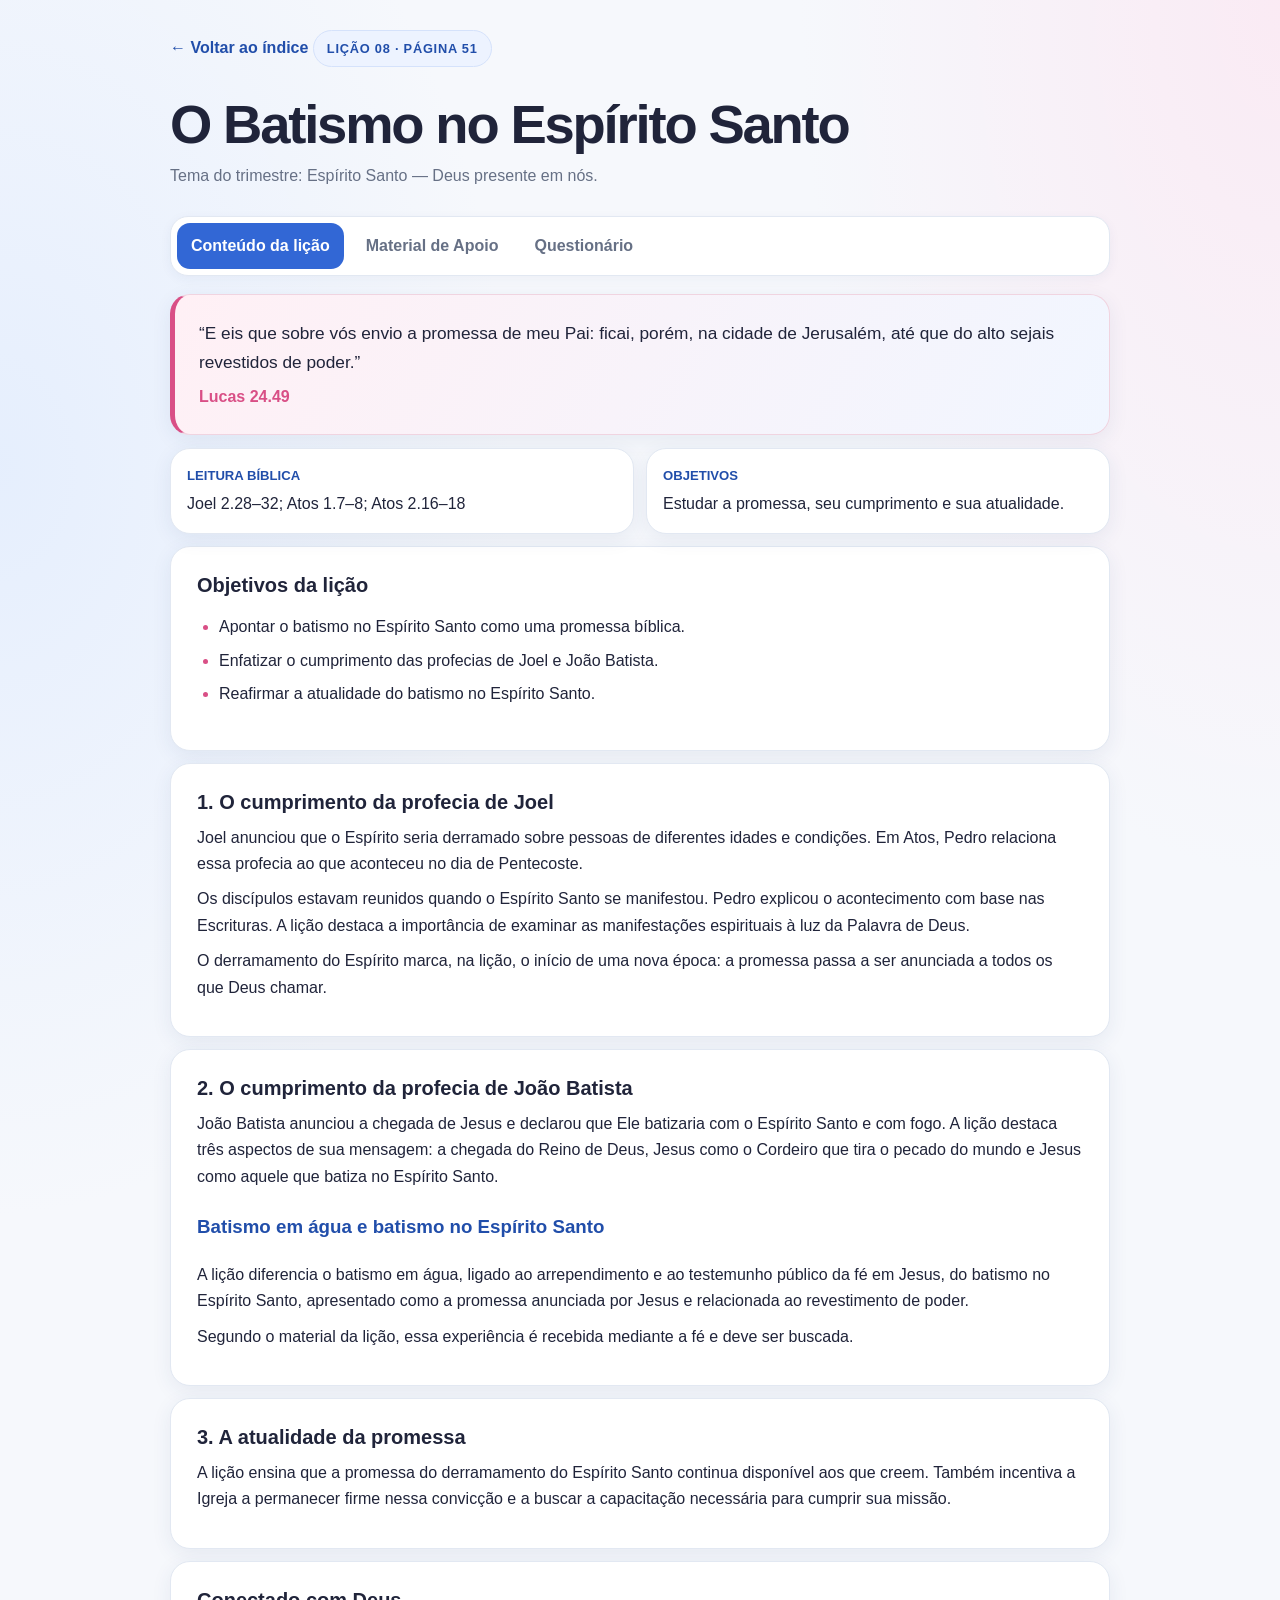
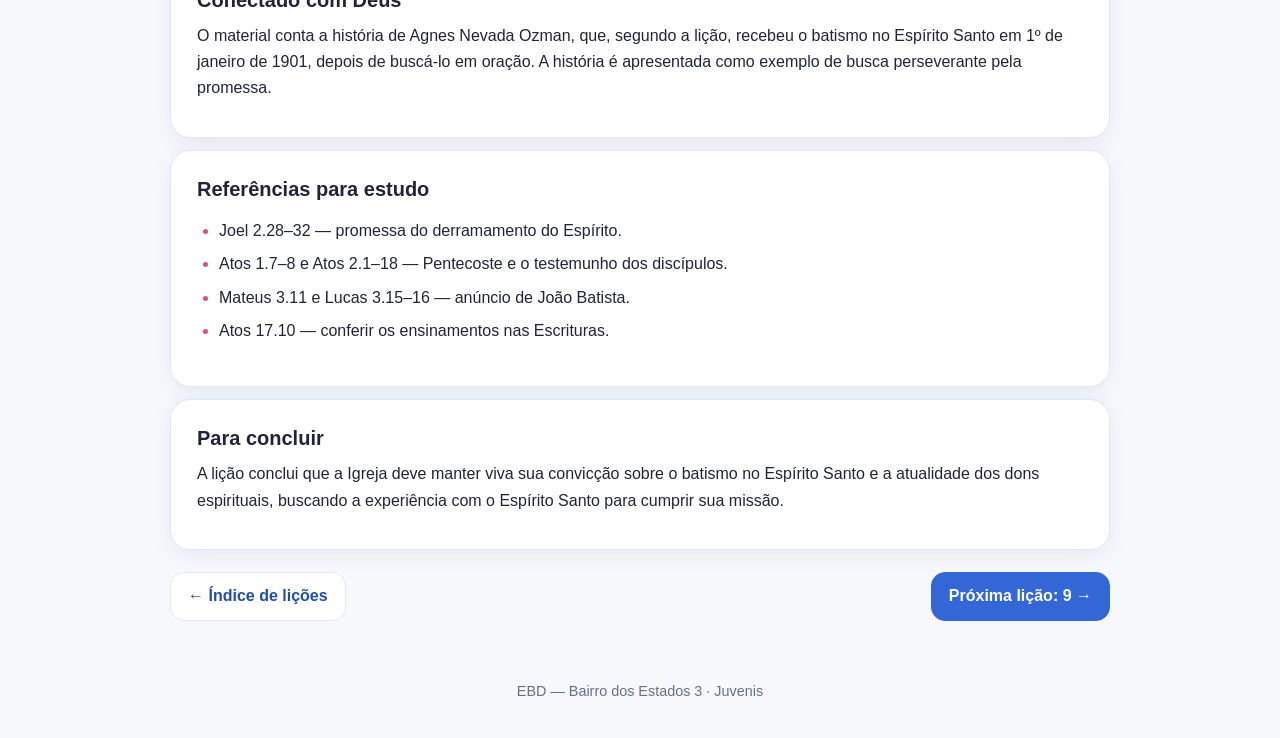
==== licao-8.html @ 07908a6e "Add files via upload" ====
<!DOCTYPE html>
<html lang="pt-BR">
<head>
  <meta charset="UTF-8">
  <meta name="viewport" content="width=device-width, initial-scale=1">
  <meta name="theme-color" content="#f6f8fc">
  <title>Lição 8 | EBD Juvenis</title>
  <link rel="stylesheet" href="style.css">
  <script src="app.js" defer></script>
</head>
<body>
  <header class="container page-header">
    <a class="back-link" href="index.html">← Voltar ao índice</a>
    <span class="tag">LIÇÃO 08 · PÁGINA 51</span>
    <h1>O Batismo no Espírito Santo</h1>
    <p class="intro">Tema do trimestre: Espírito Santo — Deus presente em nós.</p>
  </header>

  <main class="container">
    <nav class="tabs" aria-label="Seções da lição">
      <button class="tab active" data-tab="conteudo">Conteúdo da lição</button>
      <button class="tab" data-tab="apoio">Material de Apoio</button>
      <button class="tab" data-tab="questionario">Questionário</button>
    </nav>

    <section class="tab-panel active" id="conteudo">
      <div class="quote-card">
        <p>“E eis que sobre vós envio a promessa de meu Pai: ficai, porém, na cidade de Jerusalém, até que do alto sejais revestidos de poder.”</p>
        <span>Lucas 24.49</span>
      </div>

      <div class="info-grid">
        <article class="info-card"><strong>Leitura bíblica</strong><span>Joel 2.28–32; Atos 1.7–8; Atos 2.16–18</span></article>
        <article class="info-card"><strong>Objetivos</strong><span>Estudar a promessa, seu cumprimento e sua atualidade.</span></article>
      </div>

      <article class="content-card">
        <h2>Objetivos da lição</h2>
        <ul>
          <li>Apontar o batismo no Espírito Santo como uma promessa bíblica.</li>
          <li>Enfatizar o cumprimento das profecias de Joel e João Batista.</li>
          <li>Reafirmar a atualidade do batismo no Espírito Santo.</li>
        </ul>
      </article>

      <article class="content-card">
        <h2>1. O cumprimento da profecia de Joel</h2>
        <p>Joel anunciou que o Espírito seria derramado sobre pessoas de diferentes idades e condições. Em Atos, Pedro relaciona essa profecia ao que aconteceu no dia de Pentecoste.</p>
        <p>Os discípulos estavam reunidos quando o Espírito Santo se manifestou. Pedro explicou o acontecimento com base nas Escrituras. A lição destaca a importância de examinar as manifestações espirituais à luz da Palavra de Deus.</p>
        <p>O derramamento do Espírito marca, na lição, o início de uma nova época: a promessa passa a ser anunciada a todos os que Deus chamar.</p>
      </article>

      <article class="content-card">
        <h2>2. O cumprimento da profecia de João Batista</h2>
        <p>João Batista anunciou a chegada de Jesus e declarou que Ele batizaria com o Espírito Santo e com fogo. A lição destaca três aspectos de sua mensagem: a chegada do Reino de Deus, Jesus como o Cordeiro que tira o pecado do mundo e Jesus como aquele que batiza no Espírito Santo.</p>

        <h3>Batismo em água e batismo no Espírito Santo</h3>
        <p>A lição diferencia o batismo em água, ligado ao arrependimento e ao testemunho público da fé em Jesus, do batismo no Espírito Santo, apresentado como a promessa anunciada por Jesus e relacionada ao revestimento de poder.</p>
        <p>Segundo o material da lição, essa experiência é recebida mediante a fé e deve ser buscada.</p>
      </article>

      <article class="content-card">
        <h2>3. A atualidade da promessa</h2>
        <p>A lição ensina que a promessa do derramamento do Espírito Santo continua disponível aos que creem. Também incentiva a Igreja a permanecer firme nessa convicção e a buscar a capacitação necessária para cumprir sua missão.</p>
      </article>

      <article class="content-card">
        <h2>Conectado com Deus</h2>
        <p>O material conta a história de Agnes Nevada Ozman, que, segundo a lição, recebeu o batismo no Espírito Santo em 1º de janeiro de 1901, depois de buscá-lo em oração. A história é apresentada como exemplo de busca perseverante pela promessa.</p>
      </article>

      <article class="content-card">
        <h2>Referências para estudo</h2>
        <ul>
          <li>Joel 2.28–32 — promessa do derramamento do Espírito.</li>
          <li>Atos 1.7–8 e Atos 2.1–18 — Pentecoste e o testemunho dos discípulos.</li>
          <li>Mateus 3.11 e Lucas 3.15–16 — anúncio de João Batista.</li>
          <li>Atos 17.10 — conferir os ensinamentos nas Escrituras.</li>
        </ul>
      </article>

      <article class="content-card">
        <h2>Para concluir</h2>
        <p>A lição conclui que a Igreja deve manter viva sua convicção sobre o batismo no Espírito Santo e a atualidade dos dons espirituais, buscando a experiência com o Espírito Santo para cumprir sua missão.</p>
      </article>
    </section>

    <section class="tab-panel" id="apoio" hidden>
      <article class="content-card support-card">
        <span class="support-icon">✦</span>
        <h2>Material de Apoio</h2>
        <p>Os slides desta lição serão disponibilizados aqui.</p>
        <p class="muted">Quando adicionar os slides ao repositório, você poderá colocar nesta seção um link ou uma visualização do arquivo.</p>
        <!-- Exemplo: <a class="button-link" href="slides/licao-8.pdf">Abrir slides</a> -->
      </article>
    </section>

    <section class="tab-panel" id="questionario" hidden>
      <article class="content-card">
        <span class="eyebrow">HORA DA REVISÃO</span>
        <h2>Perguntas da lição</h2>
        <ol class="questions">
          <li>Segundo a lição, quem também falou antecipadamente sobre o batismo no Espírito Santo na vida dos seguidores de Cristo?</li>
          <li>João Batista confirmou a profecia de qual profeta?</li>
          <li>O que se comemorava na festa judaica chamada de Pentecoste?</li>
          <li>Qual é o objetivo do batismo em água?</li>
          <li>Como é recebido o batismo no Espírito Santo?</li>
        </ol>
      </article>
    </section>

    <div class="page-switch">
      <a class="button-link secondary" href="index.html">← Índice de lições</a>
      <a class="button-link" href="licao-9.html">Próxima lição: 9 →</a>
    </div>
  </main>

  <footer class="container footer">EBD — Bairro dos Estados 3 · Juvenis</footer>
</body>
</html>
---- style.css ----
:root {
  color-scheme: light;
  --bg: #f6f8fc;
  --surface: #ffffff;
  --surface-light: #edf3ff;
  --text: #20243a;
  --muted: #667085;
  --blue: #3267d5;
  --blue-dark: #214eaa;
  --pink: #d94f86;
  --pink-light: #fff0f5;
  --border: #e2e8f2;
  --radius: 20px;
  --shadow: 0 5px 20px rgba(38, 65, 112, 0.08);
}

* {
  box-sizing: border-box;
}

html {
  scroll-behavior: smooth;
}

body {
  margin: 0;
  color: var(--text);
  background:
    radial-gradient(ellipse at 100% 0, rgba(255, 218, 234, 0.45), transparent 30rem),
    radial-gradient(ellipse at 0 20%, rgba(213, 229, 255, 0.5), transparent 32rem),
    var(--bg);
  font-family: Roboto, "Segoe UI", Arial, sans-serif;
  line-height: 1.65;
}

.container {
  width: min(940px, calc(100% - 32px));
  margin-inline: auto;
}

.site-header {
  padding: 42px 0 28px;
}

.page-header {
  padding: 30px 0 22px;
}

.tag,
.eyebrow {
  display: inline-block;
  color: var(--blue-dark);
  font-size: 0.8rem;
  font-weight: 800;
  letter-spacing: 0.06em;
}

.tag {
  padding: 7px 13px;
  border: 1px solid #d5e2fb;
  border-radius: 999px;
  background: #edf3ff;
}

h1 {
  margin: 14px 0 8px;
  font-size: clamp(2rem, 8vw, 3.4rem);
  line-height: 1.1;
  letter-spacing: -0.04em;
}

h2 {
  line-height: 1.25;
}

h3 {
  margin-top: 22px;
  color: var(--blue-dark);
}

.intro {
  max-width: 680px;
  margin: 0;
  color: var(--muted);
}

.site-header .intro {
  margin-inline: auto;
}

.intro strong {
  color: var(--pink);
}

.back-link {
  display: inline-block;
  margin-bottom: 20px;
  color: var(--blue-dark);
  font-weight: 700;
  text-decoration: none;
}

.back-link:hover {
  text-decoration: underline;
}

.index-box,
.content-card,
.quote-card,
.info-card {
  border: 1px solid var(--border);
  border-radius: var(--radius);
  background: var(--surface);
  box-shadow: var(--shadow);
}

.index-box {
  margin: 12px 0 30px;
  padding: clamp(18px, 4vw, 28px);
}

.section-heading h2 {
  margin: 4px 0;
}

.section-heading p {
  margin: 0 0 18px;
  color: var(--muted);
}

.lesson-grid {
  display: grid;
  grid-template-columns: repeat(2, minmax(0, 1fr));
  gap: 12px;
}

.lesson-card {
  display: flex;
  min-height: 78px;
  align-items: center;
  gap: 12px;
  padding: 13px;
  border: 1px solid var(--border);
  border-radius: 17px;
  color: var(--text);
  background: var(--surface);
  text-decoration: none;
  transition: transform 0.18s, border-color 0.18s, box-shadow 0.18s;
}

.lesson-card:hover {
  transform: translateY(-2px);
  border-color: #abc4f5;
  box-shadow: var(--shadow);
}

.lesson-card.available {
  border-color: #d9c5e9;
  background: linear-gradient(120deg, #f0f5ff, #fff2f7);
}

.lesson-card[aria-disabled="true"] {
  color: #626b7c;
  cursor: default;
}

.lesson-card[aria-disabled="true"]:hover {
  transform: none;
  border-color: var(--border);
  box-shadow: none;
}

.lesson-number {
  display: grid;
  flex: 0 0 42px;
  height: 42px;
  place-items: center;
  border-radius: 14px;
  color: #fff;
  background: var(--blue);
  font-weight: 800;
}

.lesson-card.available .lesson-number {
  background: var(--pink);
}

.lesson-info {
  flex: 1;
  min-width: 0;
  line-height: 1.35;
}

.lesson-info strong {
  display: block;
  font-size: 0.94rem;
}

.lesson-info small {
  display: block;
  margin-top: 5px;
  color: var(--muted);
}

.card-arrow {
  color: var(--blue);
  font-size: 1.15rem;
}

.tabs {
  display: flex;
  gap: 8px;
  margin: 4px 0 18px;
  padding: 6px;
  overflow-x: auto;
  border: 1px solid var(--border);
  border-radius: 18px;
  background: var(--surface);
  box-shadow: 0 3px 12px rgba(38, 65, 112, 0.05);
}

.tab {
  flex: 0 0 auto;
  padding: 10px 14px;
  border: 0;
  border-radius: 13px;
  color: var(--muted);
  background: transparent;
  font: inherit;
  font-weight: 700;
  cursor: pointer;
}

.tab:hover {
  color: var(--blue-dark);
  background: var(--surface-light);
}

.tab.active {
  color: #fff;
  background: var(--blue);
}

.tab-panel[hidden] {
  display: none;
}

.content-card {
  margin: 12px 0;
  padding: clamp(18px, 4vw, 26px);
}

.content-card h2 {
  margin: 0 0 10px;
  font-size: 1.25rem;
}

.content-card p {
  margin: 9px 0;
}

.content-card li {
  margin: 7px 0;
}

.content-card ul {
  padding-left: 22px;
}

.content-card li::marker,
.questions li::marker {
  color: var(--pink);
  font-weight: 700;
}

.quote-card {
  margin-bottom: 13px;
  padding: clamp(18px, 4vw, 24px);
  border-color: #f0d4e0;
  border-left: 5px solid var(--pink);
  background: linear-gradient(120deg, var(--pink-light), #f1f6ff);
}

.quote-card p {
  margin: 0;
  font-size: 1.08rem;
}

.quote-card span {
  display: block;
  margin-top: 8px;
  color: var(--pink);
  font-weight: 700;
}

.info-grid {
  display: grid;
  grid-template-columns: repeat(2, minmax(0, 1fr));
  gap: 12px;
}

.info-card {
  padding: 16px;
}

.info-card strong {
  display: block;
  color: var(--blue-dark);
  font-size: 0.82rem;
  text-transform: uppercase;
}

.info-card span {
  display: block;
  margin-top: 4px;
}

.support-card {
  min-height: 220px;
  text-align: center;
}

.support-icon {
  color: var(--pink);
  font-size: 2rem;
}

.muted {
  color: var(--muted);
}

.questions {
  padding-left: 24px;
}

.questions li {
  padding: 9px 0 9px 5px;
  border-bottom: 1px solid var(--border);
}

.questions li:last-child {
  border-bottom: 0;
}

.page-switch {
  display: flex;
  flex-wrap: wrap;
  justify-content: space-between;
  gap: 10px;
  margin: 22px 0 35px;
}

.button-link {
  display: inline-flex;
  min-height: 44px;
  align-items: center;
  justify-content: center;
  padding: 10px 17px;
  border: 1px solid var(--blue);
  border-radius: 14px;
  color: #fff;
  background: var(--blue);
  font-weight: 700;
  text-decoration: none;
  transition: background 0.18s, transform 0.18s;
}

.button-link:hover {
  transform: translateY(-1px);
  background: var(--blue-dark);
}

.button-link.secondary {
  border-color: var(--border);
  color: var(--blue-dark);
  background: var(--surface);
}

.button-link.secondary:hover {
  background: var(--surface-light);
}

.footer {
  padding: 24px 0 35px;
  color: var(--muted);
  text-align: center;
  font-size: 0.9rem;
}

:focus-visible {
  outline: 3px solid #e786ad;
  outline-offset: 3px;
}

@media (max-width: 650px) {
  .container {
    width: calc(100% - 22px);
  }

  .site-header {
    padding-top: 30px;
  }

  .lesson-grid,
  .info-grid {
    grid-template-columns: 1fr;
  }

  .lesson-card {
    min-height: 72px;
  }

  .tabs {
    border-radius: 15px;
  }

  .tab {
    padding-inline: 12px;
    font-size: 0.9rem;
  }

  .page-switch {
    flex-direction: column;
  }

  .button-link {
    width: 100%;
  }
}

@media (prefers-reduced-motion: reduce) {
  html {
    scroll-behavior: auto;
  }

  *,
  *::before,
  *::after {
    transition-duration: 0.01ms !important;
  }
}
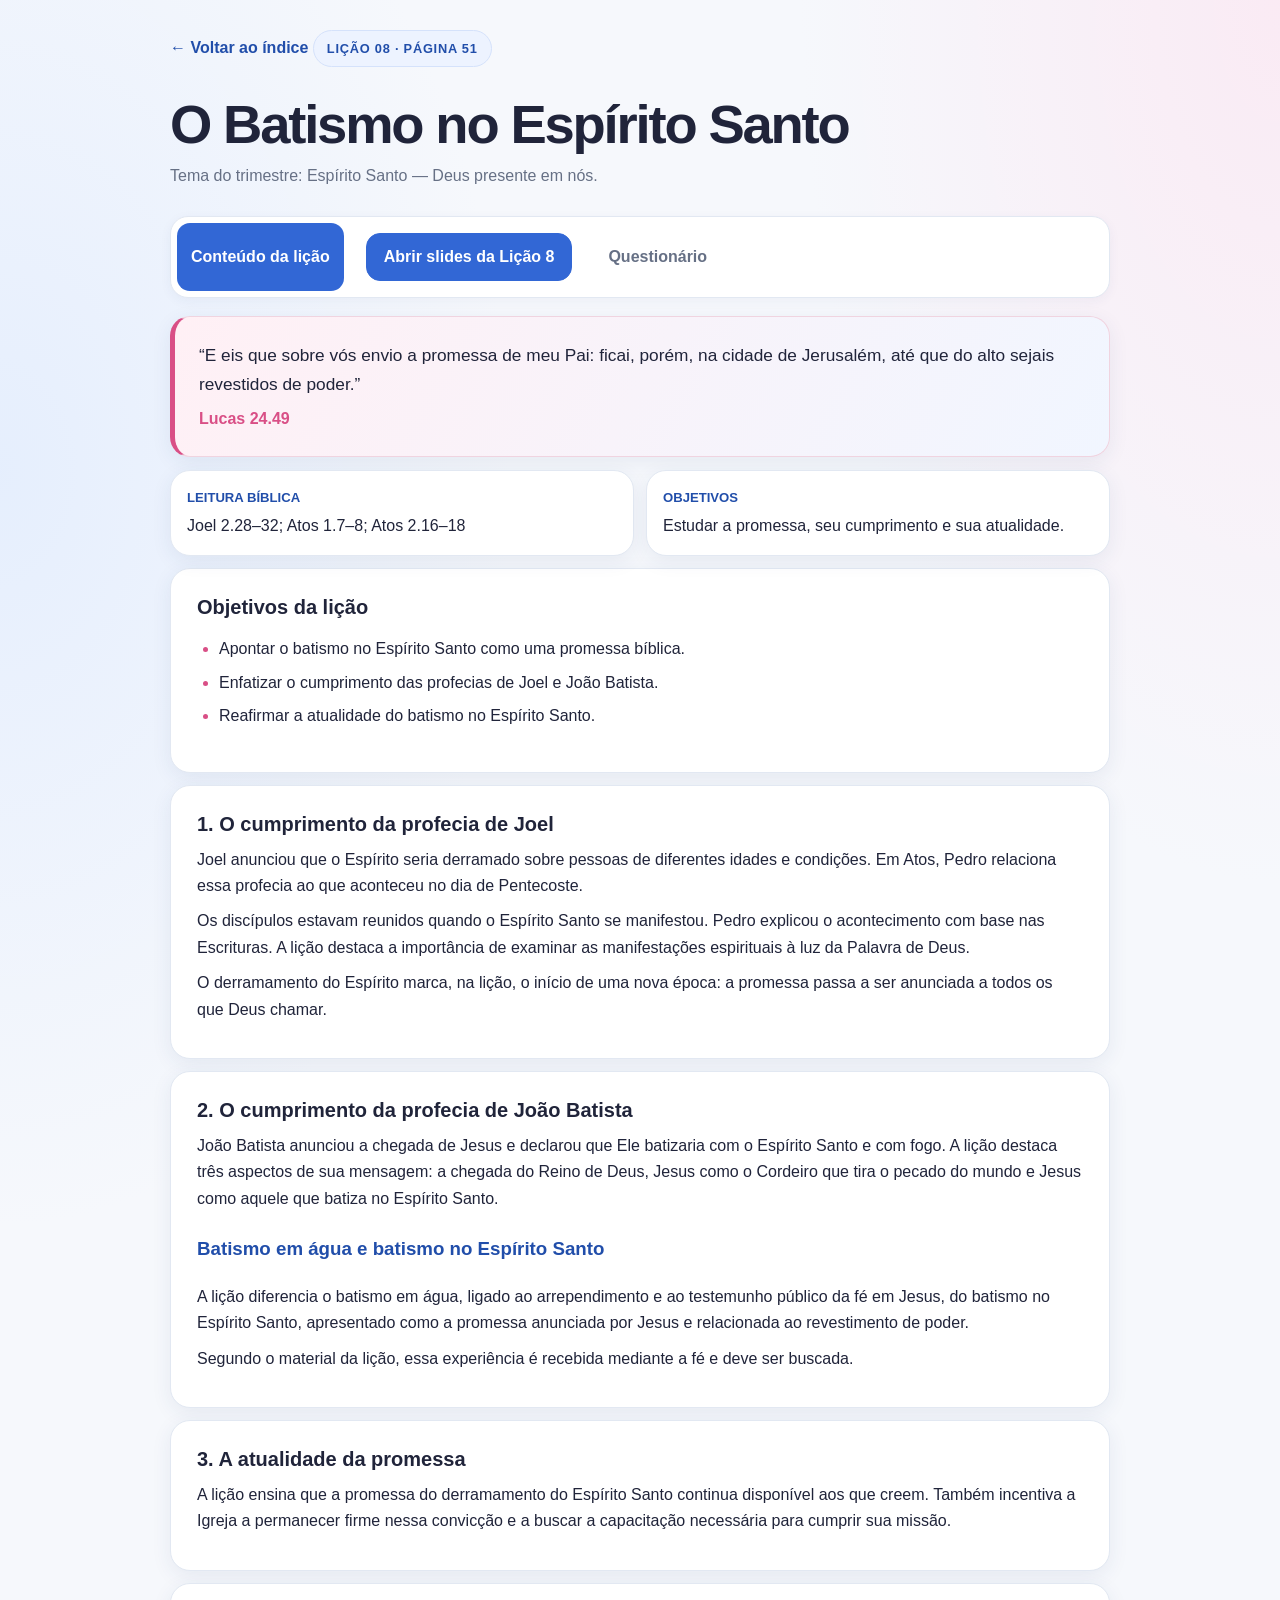
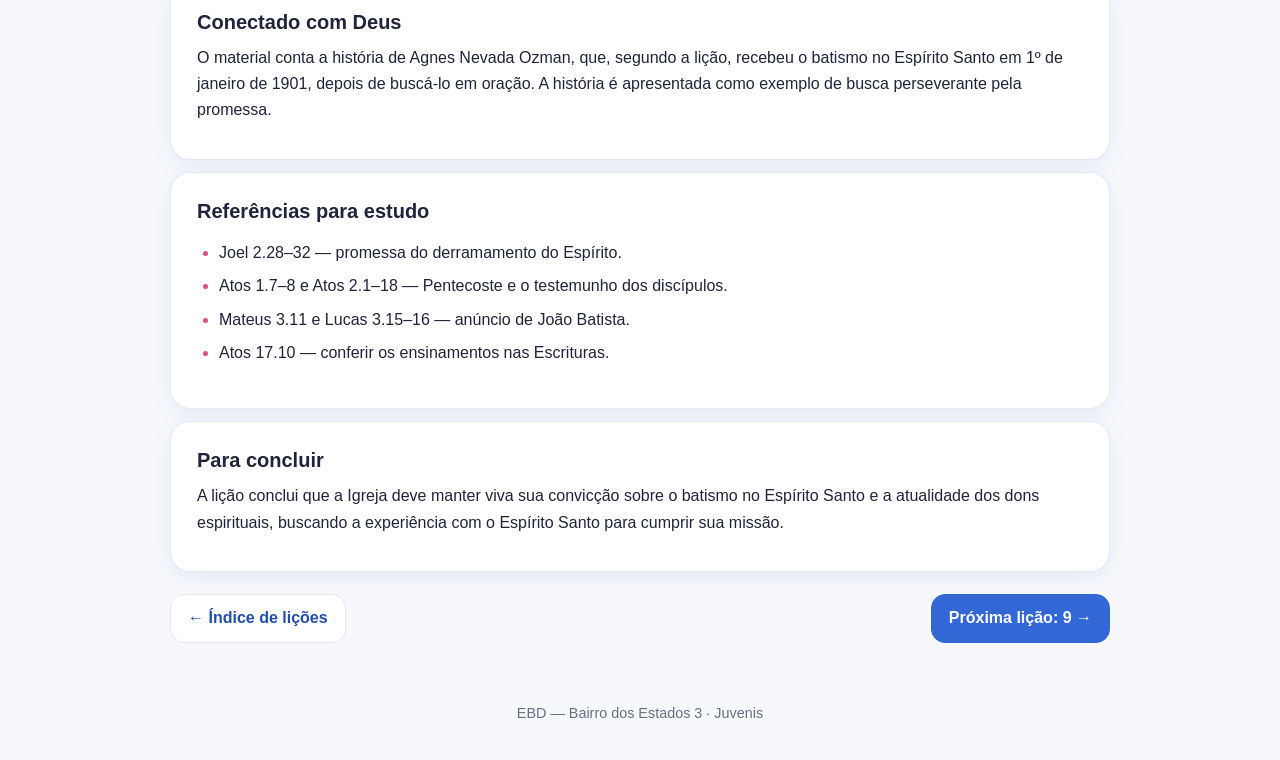
==== commit 12fd8ffe: "Update licao-8.html" ====
--- a/licao-8.html
+++ b/licao-8.html
@@ -19,7 +19,10 @@
   <main class="container">
     <nav class="tabs" aria-label="Seções da lição">
       <button class="tab active" data-tab="conteudo">Conteúdo da lição</button>
-      <button class="tab" data-tab="apoio">Material de Apoio</button>
+      <button class="tab" data-tab="apoio"><a class="button-link" href="slides/licao-8.pdf" target="_blank" rel="noopener">
+  Abrir slides da Lição 8
+</a>
+</button>
       <button class="tab" data-tab="questionario">Questionário</button>
     </nav>
 
